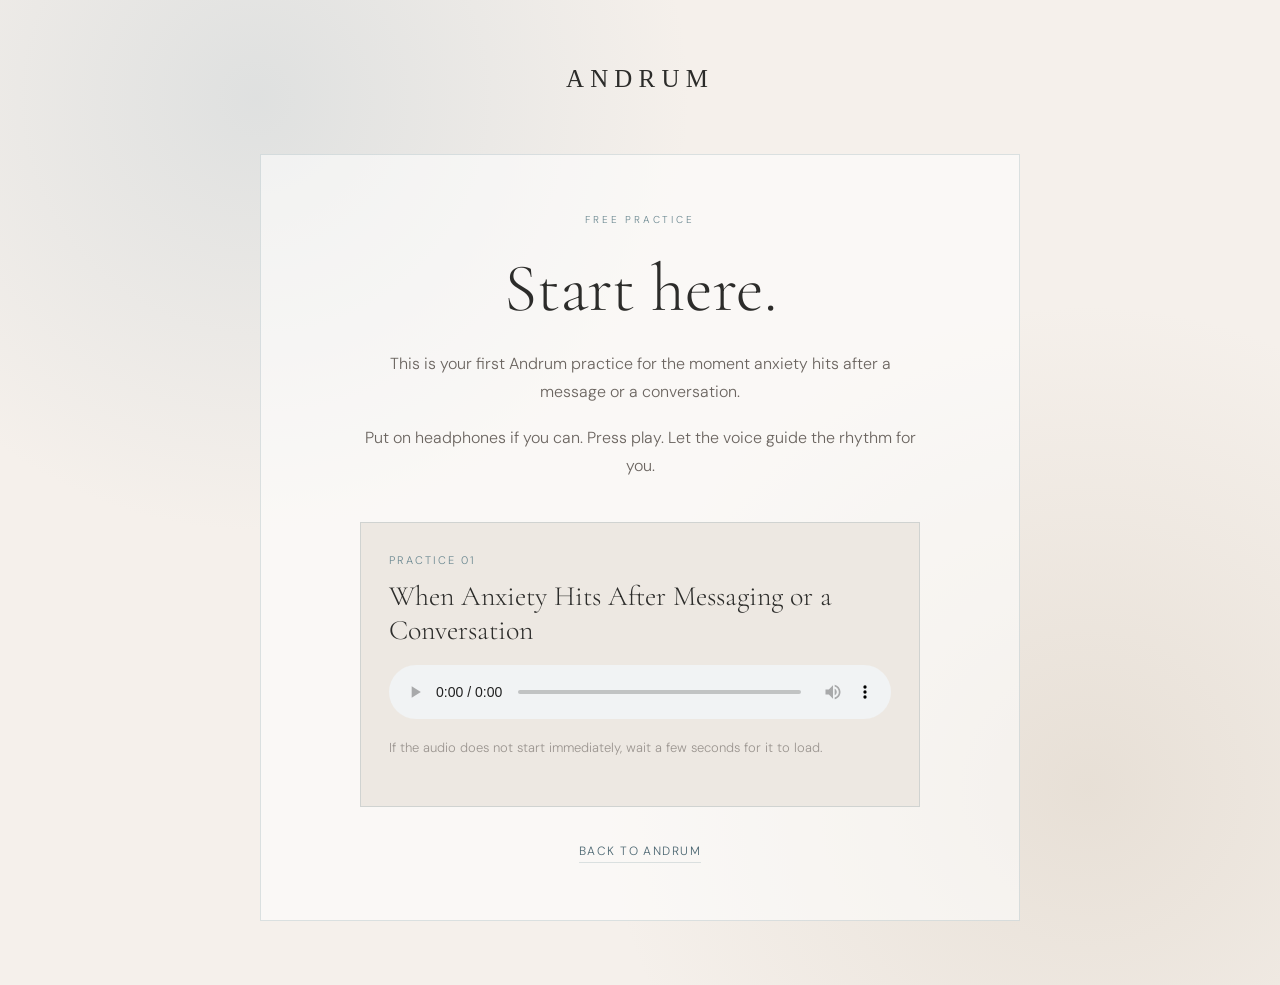
==== practices/index.html @ 6f9c90a0 "Restore free practice page" ====
<!DOCTYPE html>
<html lang="en">
<head>
<meta charset="UTF-8">
<meta name="viewport" content="width=device-width, initial-scale=1.0">
<title>Andrum — Free Practice</title>
<meta name="description" content="Your free Andrum breathwork practice.">
<link href="https://fonts.googleapis.com/css2?family=Cormorant+Garamond:ital,wght@0,300;0,400;1,300&family=DM+Sans:ital,wght@0,300;0,400&display=swap" rel="stylesheet">
<style>
:root {
  --bg: #F5F0EB;
  --bg2: #EDE8E2;
  --mist: #B8C5CC;
  --slate: #6B8891;
  --slate-d: #4A6570;
  --text: #2C2C2A;
  --text-mid: #6B6560;
  --text-soft: #9B9590;
  --border: rgba(107,136,145,0.22);
}

* { box-sizing: border-box; margin: 0; padding: 0; }

body {
  min-height: 100vh;
  background:
    radial-gradient(circle at 20% 10%, rgba(184,197,204,0.36), transparent 32%),
    radial-gradient(circle at 85% 80%, rgba(196,181,160,0.28), transparent 36%),
    var(--bg);
  color: var(--text);
  font-family: 'DM Sans', sans-serif;
  font-weight: 300;
  line-height: 1.75;
}

.page {
  width: min(760px, calc(100% - 40px));
  margin: 0 auto;
  padding: 64px 0;
}

.logo {
  display: block;
  width: 180px;
  margin: 0 auto 56px;
}

.panel {
  background: rgba(255,255,255,0.56);
  border: 1px solid var(--border);
  padding: clamp(28px, 6vw, 56px);
  text-align: center;
}

.eyebrow {
  color: var(--slate);
  font-size: 10px;
  letter-spacing: 0.28em;
  margin-bottom: 24px;
  text-transform: uppercase;
}

h1 {
  font-family: 'Cormorant Garamond', serif;
  font-size: clamp(38px, 8vw, 68px);
  font-weight: 300;
  line-height: 1.08;
  margin-bottom: 24px;
}

p {
  color: var(--text-mid);
  font-size: 16px;
  margin: 0 auto 18px;
  max-width: 560px;
}

.audio-card {
  background: var(--bg2);
  border: 1px solid var(--border);
  margin: 42px auto 0;
  max-width: 560px;
  padding: 28px;
  text-align: left;
}

.practice-label {
  color: var(--slate);
  font-size: 11px;
  letter-spacing: 0.18em;
  margin-bottom: 10px;
  text-transform: uppercase;
}

.practice-title {
  font-family: 'Cormorant Garamond', serif;
  font-size: 28px;
  line-height: 1.2;
  margin-bottom: 18px;
}

audio {
  display: block;
  width: 100%;
}

.note {
  color: var(--text-soft);
  font-size: 13px;
  margin-top: 18px;
}

.back-link {
  border-bottom: 1px solid var(--border);
  color: var(--slate-d);
  display: inline-block;
  font-size: 12px;
  letter-spacing: 0.12em;
  margin-top: 34px;
  text-decoration: none;
  text-transform: uppercase;
}
</style>
</head>
<body>
  <main class="page">
    <img src="../assets/Andrum_full.svg" alt="Andrum" class="logo">
    <section class="panel">
      <div class="eyebrow">Free practice</div>
      <h1>Start here.</h1>
      <p>This is your first Andrum practice for the moment anxiety hits after a message or a conversation.</p>
      <p>Put on headphones if you can. Press play. Let the voice guide the rhythm for you.</p>

      <div class="audio-card">
        <div class="practice-label">Practice 01</div>
        <div class="practice-title">When Anxiety Hits After Messaging or a Conversation</div>
        <audio controls preload="metadata" src="../assets/audio/practice-1-anxiety.mp3"></audio>
        <p class="note">If the audio does not start immediately, wait a few seconds for it to load.</p>
      </div>

      <a href="../" class="back-link">Back to Andrum</a>
    </section>
  </main>
</body>
</html>
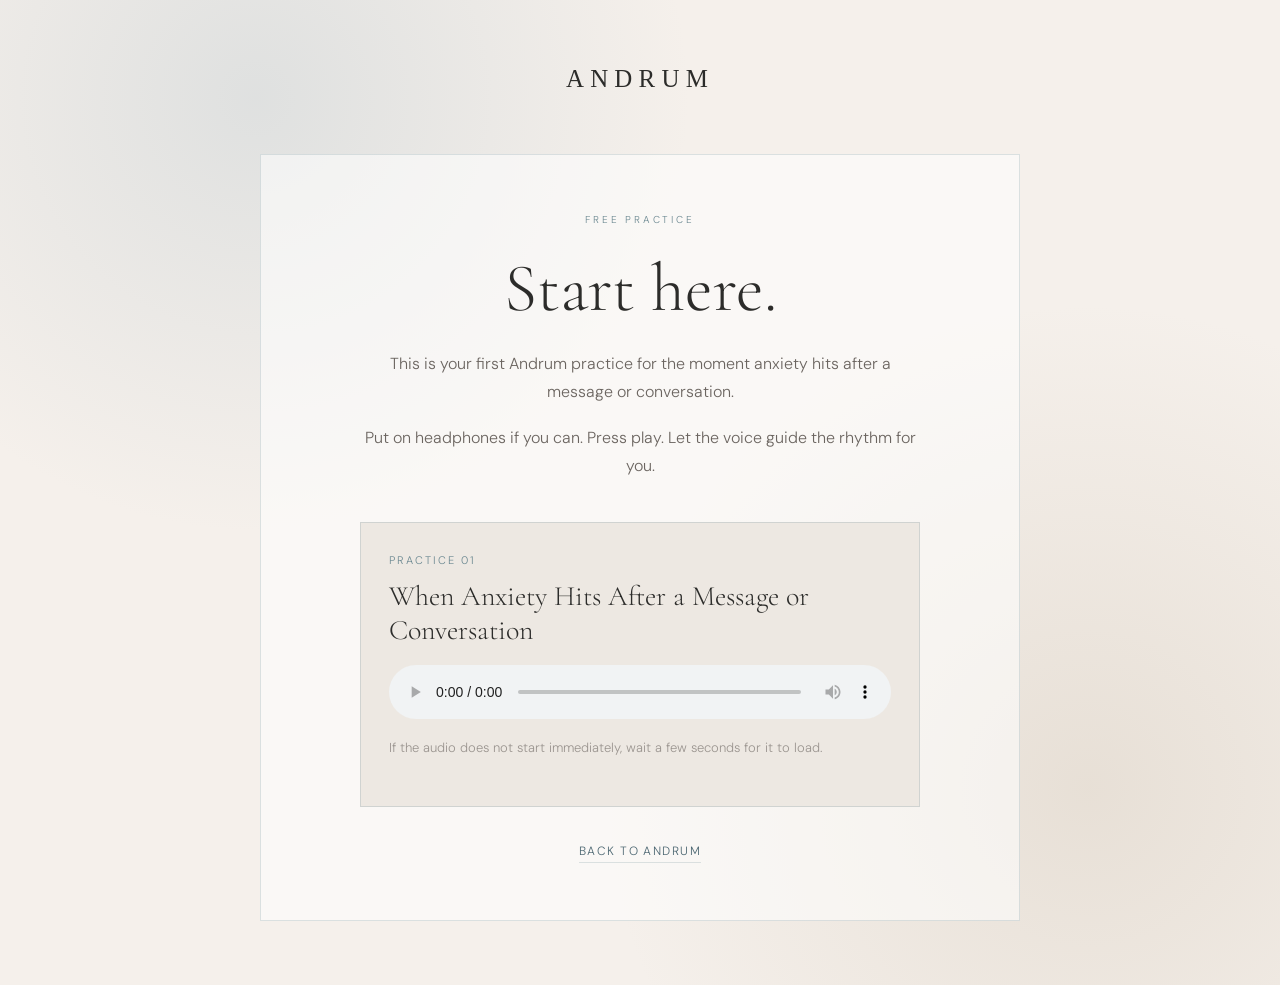
==== commit 46fcdca4: "Update free practice flow" ====
--- a/practices/index.html
+++ b/practices/index.html
@@ -128,13 +128,13 @@
     <section class="panel">
       <div class="eyebrow">Free practice</div>
       <h1>Start here.</h1>
-      <p>This is your first Andrum practice for the moment anxiety hits after a message or a conversation.</p>
+      <p>This is your first Andrum practice for the moment anxiety hits after a message or conversation.</p>
       <p>Put on headphones if you can. Press play. Let the voice guide the rhythm for you.</p>
 
       <div class="audio-card">
         <div class="practice-label">Practice 01</div>
-        <div class="practice-title">When Anxiety Hits After Messaging or a Conversation</div>
-        <audio controls preload="metadata" src="../assets/audio/practice-1-anxiety.mp3"></audio>
+        <div class="practice-title">When Anxiety Hits After a Message or Conversation</div>
+        <audio controls preload="metadata" src="When%20Anxiety%20Hits%20After%20a%20Message%20or%20Conversation.mp3"></audio>
         <p class="note">If the audio does not start immediately, wait a few seconds for it to load.</p>
       </div>
 
